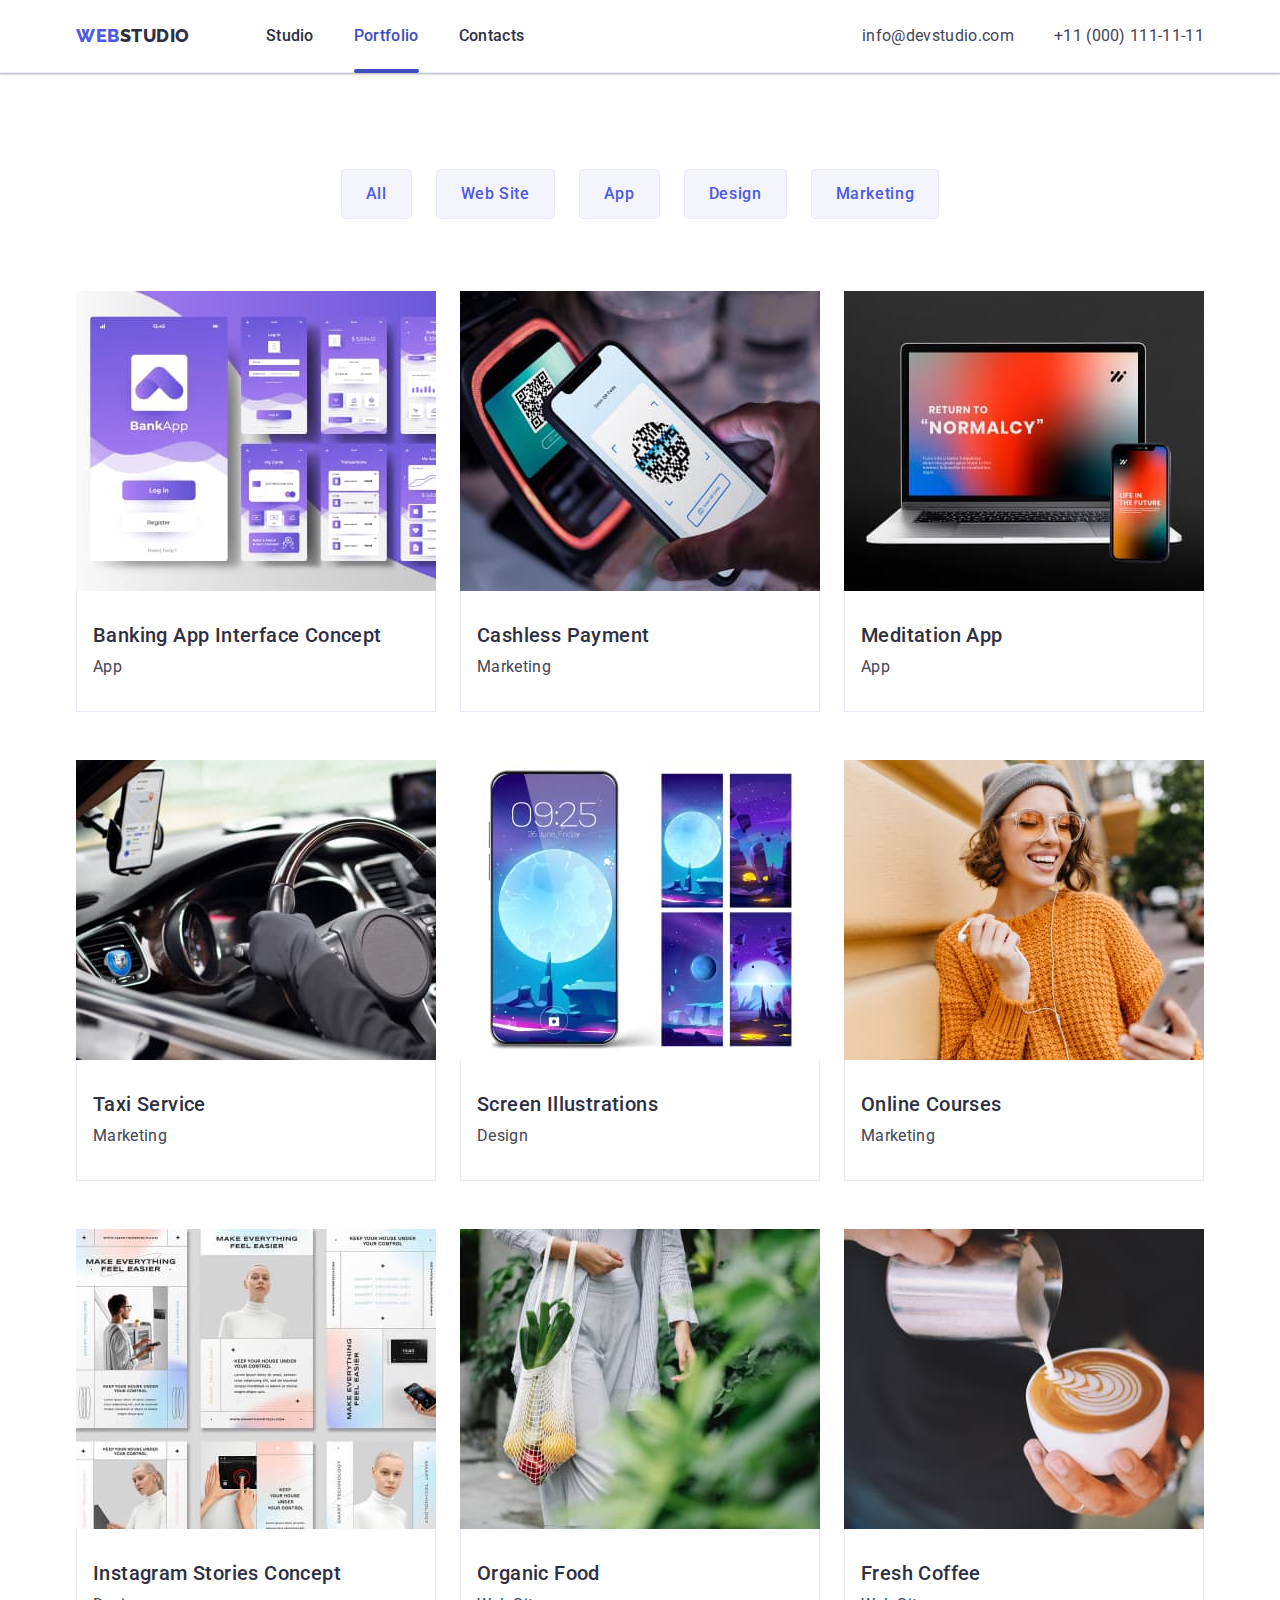
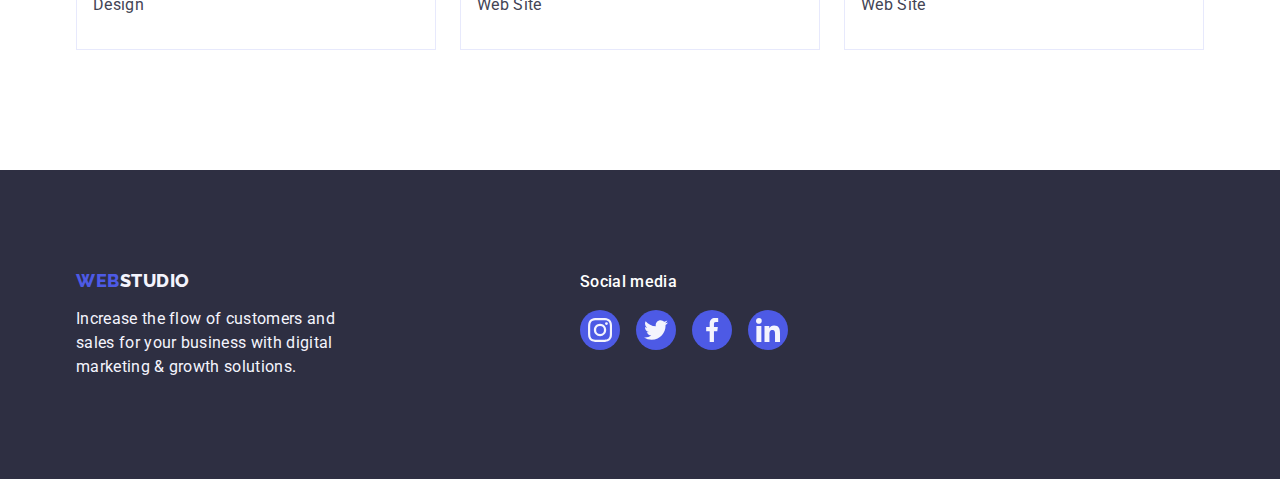
==== portfolio.html @ 65962042 "Initial commit" ====
<!DOCTYPE html>
<html lang="en">
<head>
    <meta charset="UTF-8">
    <meta http-equiv="X-UA-Compatible" content="IE=edge">
    <meta name="viewport" content="width=device-width, initial-scale=1.0">
    <title>Portfolio</title>
    <link rel="preconnect" href="https://fonts.googleapis.com">
    <link rel="preconnect" href="https://fonts.gstatic.com" crossorigin>
    <link href="https://fonts.googleapis.com/css2?family=Raleway:wght@800&family=Roboto:wght@400;500;700;900&display=swap" rel="stylesheet">
    <link rel="stylesheet" href="https://cdn.jsdelivr.net/npm/modern-normalize@1.1.0/modern-normalize.min.css">
    <link rel="stylesheet" href="./css/reset.css">
    <link rel="stylesheet" href="./css/style.css">
</head>
<body>
   <header class="header">
        <div class="container h-contein">
            <nav class="nav">
                <a class="logo link linkk" href="./index.html">Web<span class="logo-studio link linkk">Studio</span></a>
                <ul class="nav-li">
                    <li class="item"><a class="header-nav link" href="./index.html" target="_self">Studio</a></li>
                    <li class="item"><a class="header-nav link active" href="./portfolio.html" target="_self">Portfolio</a></li>
                    <li class="item"><a class="header-nav link" href="">Contacts</a></li>
                </ul>
            </nav>
            <address class="header-contact">
                <ul class="addr">
                    <li><a class="contact link" href="mailto:info@devstudio.com">info@devstudio.com</a></li>
                    <li><a class="contact link" href="tel:+110001111111">+11 (000) 111-11-11</a></li>
                </ul>
            </address>
        </div>
   </header>
    <main>
        <section class="portfolio-sec">
            <div class="container">
                <h1 class="visually-hidden">Category portfolio</h1>
                <!--Filter category-->
                <ul class="list filt-ul">
                    <li><button type="button" class="filt-btn btn-active">All</button></li>
                    <li><button type="button" class="filt-btn btn-active">Web Site</button></li>
                    <li><button type="button" class="filt-btn btn-active">App</button></li>
                    <li><button type="button" class="filt-btn btn-active">Design</button></li>
                    <li><button type="button" class="filt-btn btn-active">Marketing</button></li>
                </ul>
                <!--Categories-->
                <ul class="categories list">
                    <li class="categ-li">
                        <a class="category-link link" href="">
                            <div class="secretive">
                                <img src="./images/bankapp.jpg" alt="Banking app interface" width="360" height="300">
                                <p class="secretive-text">14 Stylish and User-Friendly App Design Concepts · Task Manager App · Calorie Tracker App · Exotic Fruit Ecommerce App · Cloud Storage App
                                </p>
                            </div>
                            <div class="container-categ">
                                <h2 class="h-categ">Banking App Interface Concept</h2>
                                <p class="category">App</p>
                            </div>
                        </a>
                    </li>
                    <li class="categ-li">
                        <a class="category-link link" href="">
                            <div class="secretive">
                                <img src="./images/cashpay.jpg" alt="Payment by phone" width="360" height="300">
                                <p class="secretive-text">14 Stylish and User-Friendly App Design Concepts · Task Manager App · Calorie Tracker App · Exotic Fruit Ecommerce App · Cloud Storage App
                                </p>
                            </div>
                            <div class="container-categ">
                                <h2 class="h-categ">Cashless Payment</h2>
                                <p class="category">Marketing</p>
                            </div>
                        </a>
                    </li>
                    <li class="categ-li">
                        <a class="category-link link" href="">
                            <div class="secretive">
                                <img src="./images/maditapp.jpg" alt="Laptop and phone with Meditation App" width="360" height="300">
                                <p class="secretive-text">14 Stylish and User-Friendly App Design Concepts · Task Manager App · Calorie Tracker App · Exotic Fruit Ecommerce App · Cloud Storage App
                                </p>
                            </div>
                            <div class="container-categ">
                                <h2 class="h-categ">Meditation App</h2>
                                <p class="category">App</p>
                            </div>
                        </a>
                    </li>
                    <li class="categ-li">
                        <a class="category-link link" href="">
                            <div class="secretive">
                                <img src="./images/taxiserv.jpg" alt="Driver in the car" width="360" height="300">
                                <p class="secretive-text">14 Stylish and User-Friendly App Design Concepts · Task Manager App · Calorie Tracker App · Exotic Fruit Ecommerce App · Cloud Storage App
                                </p>
                            </div>
                            <div class="container-categ">
                                <h2 class="h-categ">Taxi Service</h2>
                                <p class="category">Marketing</p>
                            </div>
                        </a>
                    </li>
                    <li class="categ-li">
                        <a class="category-link link" href="">
                            <div class="secretive">
                                <img src="./images/screenillust.jpg" alt=" Phone with screen illustrations" width="360" height="300">
                                <p class="secretive-text">14 Stylish and User-Friendly App Design Concepts · Task Manager App · Calorie Tracker App · Exotic Fruit Ecommerce App · Cloud Storage App
                                </p>
                            </div>
                            <div class="container-categ">
                                <h2 class="h-categ">Screen Illustrations</h2>
                                <p class="category">Design</p>
                            </div>
                        </a>
                    </li>
                    <li class="categ-li">
                        <a class="category-link link" href="">
                            <div class="secretive">
                                <img src="./images/onlainecors.jpg" alt="Happy girl with phone" width="360" height="300">
                                <p class="secretive-text">14 Stylish and User-Friendly App Design Concepts · Task Manager App · Calorie Tracker App · Exotic Fruit Ecommerce App · Cloud Storage App
                                </p>
                            </div>
                            <div class="container-categ">
                                <h2 class="h-categ">Online Courses</h2>
                                <p class="category">Marketing</p>
                            </div>
                        </a>
                    </li>
                    <li class="categ-li">
                        <a class="category-link link" href="">
                            <div class="secretive">
                                <img src="./images/instagstories.jpg" alt="Screens instagram srories" width="360" height="300">
                                <p class="secretive-text">14 Stylish and User-Friendly App Design Concepts · Task Manager App · Calorie Tracker App · Exotic Fruit Ecommerce App · Cloud Storage App
                                </p>
                            </div>
                            <div class="container-categ">
                                <h2 class="h-categ">Instagram Stories Concept</h2>
                                <p class="category">Design</p>
                            </div>
                        </a>
                    </li>
                    <li class="categ-li">
                        <a class="category-link link" href="">
                            <div class="secretive">
                                <img src="./images/organfood.jpg" alt="Bag with organic food" width="360" height="300">
                                <p class="secretive-text">14 Stylish and User-Friendly App Design Concepts · Task Manager App · Calorie Tracker App · Exotic Fruit Ecommerce App · Cloud Storage App
                                </p>
                            </div>
                            <div class="container-categ">
                                <h2 class="h-categ">Organic Food</h2>
                                <p class="category">Web Site</p>
                            </div>
                        </a>
                    </li>
                    <li class="categ-li">
                        <a class="category-link link" href="">
                            <div class="secretive">
                                <img src="./images/coffee.jpg" alt="Cup of coffee" width="360" height="300">
                                <p class="secretive-text">14 Stylish and User-Friendly App Design Concepts · Task Manager App · Calorie Tracker App · Exotic Fruit Ecommerce App · Cloud Storage App
                                </p>                            
                            </div>
                            <div class="container-categ">
                                <h2 class="h-categ">Fresh Coffee</h2>
                                <p class="category">Web Site</p>
                            </div>
                        </a>
                    </li>
                </ul>
            </div>
        </section>
    </main>
    <footer class="footer">
        <div class="container">
            <div class="conteiner-footl">
                <a href="./index.html" class="link linkk logof">Web<span class="logo-studio-foot link linkk">Studio</span></a>
                <p class="text-footer">Increase the flow of customers and sales for your business with digital marketing & growth solutions.</p>
            </div>
            <div class="socials-media">
                <p class="media-footer">Social media</p>
                <ul class="socials-footer nav-li">
                    <li class="socials-item">
                        <a class="socials-link-footer" href="https://www.instagram.com/" 
                            target="_blank" rel="noopener noreferrer" aria-label="Instagram icon" >
                            <svg class="socials-icon" width="24" height="24">
                                <use href="./images/icons.svg#icon-instagram"></use>
                            </svg>
                        </a>
                    </li>
                    <li class="socials-item">
                        <a class="socials-link-footer" href="https://twitter.com/" 
                            target="_blank" rel="noopener noreferrer" aria-label="Twitter icon" >
                            <svg class="socials-icon" width="24" height="24">
                                <use href="./images/icons.svg#icon-twitter"></use>
                            </svg>
                        </a>
                    </li>
                    <li class="socials-item">
                        <a class="socials-link-footer" href="https://www.facebook.com/" 
                            target="_blank" rel="noopener noreferrer" aria-label="Facebook icon" >
                            <svg class="socials-icon" width="24" height="24">
                                <use href="./images/icons.svg#icon-facebook"></use>
                            </svg>
                        </a>
                    </li>
                    <li class="socials-item">
                        <a class="socials-link-footer" href="https://www.linkedin.com/" 
                            target="_blank" rel="noopener noreferrer" aria-label="Linkedin icon">
                            <svg class="socials-icon" width="24" height="24">
                                <use href="./images/icons.svg#icon-linkedin"></use>
                            </svg>
                        </a>
                    </li>
                </ul>
            </div>
        </div>
   </footer>
</body>
</html>
---- css/style.css ----
/* color p #434455 */
/* color h1 #FFFFFF */
/* color h2/h3 #2E2F42; */
/* color p and studio in footer #F4F4FD */
/* color "web" and (btn in the hero) #4D5AE5; */
/* background color filter btn, order in the hover #404BBF; */
/* filter btn background: #F4F4FD; */
/* filter btn-text color: #4D5AE5; */
/* frame-color: #E7E9FC; */
/* background hover-media-footer: #31D0AA; */
/* customers-icon: #8E8F99; */
:root {
  --color-text-fil-btn: #4d5ae5;
  --hover: #404bbf;
  --bg-fil-btn: #f4f4fd;
  --main-color: #434455;
  --primery-font: Roboto, sans-serif;
  --logo-font: Raleway, sans-serif;
  --color-filt-accent: #ffffff;
  --color-h2-h3-texheader: #2e2f42;
  --frame-color: #E7E9FC;
  --media-bg-foot-hover: #31D0AA;
  --customers-icon: #8E8F99;
  --transition: 250ms cubic-bezier(0.4, 0, 0.2, 1);
  --bg-modal: #FCFCFC;
}

body {
  color: var(--main-color);
  font-family: Roboto, sans-serif;
  font-weight: 400;
  font-size: 16px;
  line-height: 1.5;
  letter-spacing: 0.02em;
  background-color: var(--color-filt-accent);
}

/*reset*/

h1,
h2,
h3,
p,
ul {
  margin: 0;
  padding: 0;
  /*outline: 1px solid red;*/
}
img {
  display: block;
}
.container {
  max-width: 1158px;
  margin-inline: auto;
  padding-inline: 15px;
}
.h-contein {
  align-items: center;
}
.visually-hidden {
  position: absolute;
  width: 1px;
  height: 1px;
  margin: -1px;
  border: 0;
  padding: 0;
  white-space: nowrap;
  clip-path: inset(100%);
  clip: rect(0 0 0 0);
  overflow: hidden;
}

/**
  |============================
  | Header
  |============================
*/
.nav-li {
  list-style: none;
  display: flex;
}
.header-contact {
  font-style: normal;
}
.header {
  border-bottom: 1px solid var(--frame-color);
  box-shadow: 0px 2px 1px rgba(46, 47, 66, 0.08),
              0px 1px 1px rgba(46, 47, 66, 0.16), 
              0px 1px 6px rgba(46, 47, 66, 0.08);
}
.logo-studio {
  color: var(--color-h2-h3-texheader);
}

.active {
  position: relative;
}
.header-nav.active {
  color: var(--hover);
}
.active::after {
  content: '';
  position: absolute;
  bottom: -1px;
  right: 0;
  width: 100%;
  height: 4px;
  background-color: var(--hover);
  border-radius: 2px;
  display: block;
}
    
.header-nav {
  color: var(--color-h2-h3-texheader);
  font-weight: 500;
  font-size: 16px;
  line-height: 1.5;
  letter-spacing: 0.02em;
  text-decoration: none;
  padding: 24px 0;
  display: flex;
  transition: color var(--transition);
}
.header-nav:hover,
.header-nav:focus {
  color: var(--hover);
}
.contact {
  color: var(--main-color);
  font-size: 16px;
  line-height: 1.5;
  letter-spacing: 0.02em;
  text-decoration: none;
  font-style: normal;
  padding: 24px 0;
  display:flex;
  transition: color var(--transition);
}
.contact:hover,
.contact:focus {
  color: var(--hover);
}
.addr {
  list-style: none;
  gap: 40px;
  display: flex;
}
.item:not(:last-child) {
  margin-right: 40px;
}

.header .container {
  display: flex;
  justify-content: space-between;
}
.nav {
  display: flex;
  align-items: center;
  
}

/**
  |============================
  | Main
  |============================
*/

/*webstudio index*/

.list {
  list-style: none;
  display: flex;
  gap: 24px;
}

.title-bg {
  background-color: var(--color-h2-h3-texheader);
  padding: 188px 0;
  background-image: linear-gradient(rgba(46, 47, 66, 0.7), rgba(46, 47, 66, 0.7)), url(../images/people-office.jpg);
  background-repeat: no-repeat;
  background-size: cover;
  background-position: center;
  max-width: 1440px;
  margin-inline: auto;
}
.title {
  color: var(--color-filt-accent);
  font-size: 56px;
  line-height: 1.07;
  text-align: center;
  letter-spacing: 0.02em;
  max-width: 496px;
  margin-inline: auto;
  margin-bottom: 48px;
}
.order-btn {
  background-color: var(--color-text-fil-btn);
  color: var(--color-filt-accent);
  font-family: Roboto, sans-serif;
  font-weight: 500;
  font-size: 16px;
  line-height: 1.5;
  letter-spacing: 0.04em;
  cursor: pointer;

  padding: 16px 32px;
  min-width: 169px;
  box-shadow: 0px 4px 4px rgba(0, 0, 0, 0.15);
  border-radius: 4px;
  border: none;
  margin: auto;
  display: block;

  transition: background-color var(--transition), box-shadow var(--transition);
}
.li-benef {
  flex-basis: calc((100% - 24px * 3) / 4);
}
.sec-doing {
  padding-bottom: 120px;
}
.h-doing,
.h-team {
  color: var(--color-h2-h3-texheader);
  font-size: 36px;
  line-height: 1.1;
  text-align: center;
  letter-spacing: 0.02em;
  text-transform: capitalize;
  margin-bottom: 72px;
}
.team {
  background-color: var(--bg-fil-btn);
  padding: 120px 0;
}

.list-team {
  background-color: var(--color-filt-accent);
  box-shadow: 0px 1px 6px rgba(46, 47, 66, 0.08), 0px 1px 1px rgba(46, 47, 66, 0.16), 0px 2px 1px rgba(46, 47, 66, 0.08);
  border-radius: 0px 0px 4px 4px; 
}
.text-team {
  font-size: 16px;
  margin-bottom: 8px;
}
.sec-benef {
  padding: 120px 0;
}
.conteiner-team {
  padding: 32px 16px;
  text-align: center;
  padding: 32px 0;
    
}
/*Benefits icons*/
.benef-conteiner-icon {
  display: flex;
  justify-content: center;
  align-items: center;
  height: 112px;
  margin-bottom: 8px;
  background-color: var(--bg-fil-btn);
  border-radius: 4px;
}

/*Socials icons*/
.socials {
  justify-content: center;
  gap: 24px;
}
.socials-icon {
  fill: var(--bg-fil-btn);
}
.socials-link, 
.socials-link-footer {
  display: flex;
  justify-content: center;
  align-items: center;
  width: 40px;
  height: 40px;
  background-color: var(--color-text-fil-btn);
  border-radius: 50%;
  transition: background-color var(--transition);
}
.socials-link:hover, 
.socials-link:focus {
  background-color: var(--hover);
}
/*Customers*/
.customers-sec {
  padding: 120px 0;
}
.customers-li {
  height: 88px;
  flex-grow: 1;
}
.customers-link {
  width: 168px;
  height: 88px;
  display: flex;
  justify-content: center;
  align-items: center;
  color: var(--customers-icon);
  border: 1px solid var(--customers-icon);
  border-radius: 4px;

  transition: color var(--transition), border-color var(--transition);
}
.customers-icon {
  fill: currentColor;
}
.customers-link:hover, 
.customers-link:focus {
  border-color: var(--hover);
  color: var(--hover);
  
}


/*Portfolio*/
.portfolio-sec {
  padding: 96px 0 120px;
}
.filt-ul {
  margin-bottom: 72px;
  display: flex;
  justify-content: center;
  gap: 24px;
}
.btn-active:hover,
.btn-active:focus {
  color: var(--color-filt-accent);
  background-color: var(--hover);
  border-color: transparent;
  box-shadow: 0px 3px 1px rgba(0, 0, 0, 0.1), 0px 2px 1px rgba(0, 0, 0, 0.08), 0px 2px 2px rgba(0, 0, 0, 0.12);
  border-radius: 4px;
}
.filt-btn {
  color: var(--color-text-fil-btn);
  background: var(--bg-fil-btn);

  font-family: "Roboto", sans-serif;
  font-weight: 500;
  font-size: 16px;
  line-height: 1.5;
  letter-spacing: 0.04em;

  display: flex;
  align-items: center;
  text-align: center;
  cursor: pointer;
  padding: 12px 24px;
  border: 1px solid var(--frame-color);
  border-radius: 4px;

  transition: color var(--transition), background-color var(--transition), box-shadow var(--transition), border var(--transition);
}
/*-------------------*/
.categories {
  display: flex;
  flex-wrap: wrap;
  gap: 48px 24px;
}
.category-link:hover,
.category-link:focus {
  box-shadow: 0px 1px 6px rgba(46, 47, 66, 0.08), 0px 1px 1px rgba(46, 47, 66, 0.16), 0px 2px 1px rgba(46, 47, 66, 0.08);
}
.category-link {
  text-decoration: none;
  display: block;
  transition: box-shadow var(--transition)
}
.h-categ {
  color: var(--color-h2-h3-texheader);
  font-weight: 500;
  font-size: 20px;
  line-height: 1.2;
  letter-spacing: 0.02em;
  margin-bottom: 8px;
}
.category {
  color: var(--main-color);
}
.link {
  text-decoration: none;
}
.container-categ {
  padding: 32px 16px;
  border: 1px solid var(--frame-color);
  border-top: none; 
}
.secretive {
  position: relative;
  overflow: hidden;
}
.secretive-text {
  position: absolute;
  top: 0;
  left: 0;
  width: 100%;
  height: 100%;
  padding: 40px 32px;
  color: var(--bg-fil-btn);
  background-color: var(--color-text-fil-btn);
  transform: translateY(100%);
  transition: transform var(--transition);
}
.category-link:hover .secretive-text,
.category-link:focus .secretive-text {
  transform: translateY(0);
}
/**
  |============================
  | Footer
  |============================
*/
.footer > .container {
  display: flex;
  align-items: baseline;
  gap: 120px;
}
.footer {
  background-color: var(--color-h2-h3-texheader);
  padding: 100px 0;
}
.logo {
  color: var(--color-text-fil-btn);
  flex-direction: row;
  align-items: center;
  display: flex;
  margin-right: 76px;
}
.logof {
  display: inline-block;
  margin-bottom: 16px;
  color: var(--color-text-fil-btn);
  flex-direction: row;
  align-items: center;
}
.logo-studio-foot {
  color: var(--bg-fil-btn);
}
.linkk {
  font-family: Raleway, sans-serif;
  font-weight: 800;
  font-size: 18px;
  line-height: 1.17;
  letter-spacing: 0.03em;
  text-transform: uppercase;
  text-decoration: none;
}

.text-footer {
  color: var(--bg-fil-btn);
  font-size: 16px;
  line-height: 1.5;
  letter-spacing: 0.02em;

  max-width: 264px;
}
.conteiner-footl{
  margin-right: 120px;
}
.media-footer {
  font-weight: 500;
  color: var(--color-filt-accent);
  margin-bottom: 16px;
}
/*Socials icons footer*/
.socials-footer {
  justify-content: center;
  gap: 16px;
}
.socials-link-footer:hover, 
.socials-link-footer:focus {
  background-color: var(--media-bg-foot-hover);
}

/**
  |============================
  | Modal window
  |============================
*/
.backdrop {
  opacity: 1;
  position: fixed;
  top: 0;
  left: 0;
  width: 100%;
  height: 100%;
  background-color: rgba(46, 47, 66, 0.4);
  transition: var(--transition) opacity, var(--transition) visibility;
  }

.modal-order {
  position: absolute;
  top: 50%;
  left: 50%;
  transform: translate(-50%, -50%);
  width: 408px;
  min-height: 584px;
  padding: 24px;
  background-color: var(--bg-modal);
  box-shadow: 0px 1px 1px rgba(0, 0, 0, 0.14), 0px 1px 3px rgba(0, 0, 0, 0.12), 0px 2px 1px rgba(0, 0, 0, 0.2);
  border-radius: 4px;
}

.close-btn {
  display: flex;
  margin-left: auto;
  width: 24px;
  height: 24px;
  color: var(--color-h2-h3-texheader);
  background: var(--frame-color);
  border: 1px solid rgba(0, 0, 0, 0.1);
  border-radius: 50%;
  transition: var(--transition) color, var(--transition) background-color;
}
.close-btn:hover,
.close-btn:focus {
  background-color: var(--hover);
  color: var(--color-filt-accent);
}
.close-icon {
  fill: currentColor;
  margin: auto;
}

.is-hidden {
  opacity: 0;
  visibility: hidden;
  pointer-events: none;
}

/* .modal-open {
	animation: open-modal 1s cubic-bezier(0.250, 0.460, 0.450, 0.940);
}

@keyframes open-modal {
  0% {
    transform: scale(0);
    opacity: 0;
  }
  100% {
    transform: scale(1);
    opacity: 1;
  }
}
/* @keyframes close-modal {
  0% {
    transform: scale(1);
    opacity: 1;
  }
  100% {
    transform: scale(0);
    opacity: 0;
  }
} */
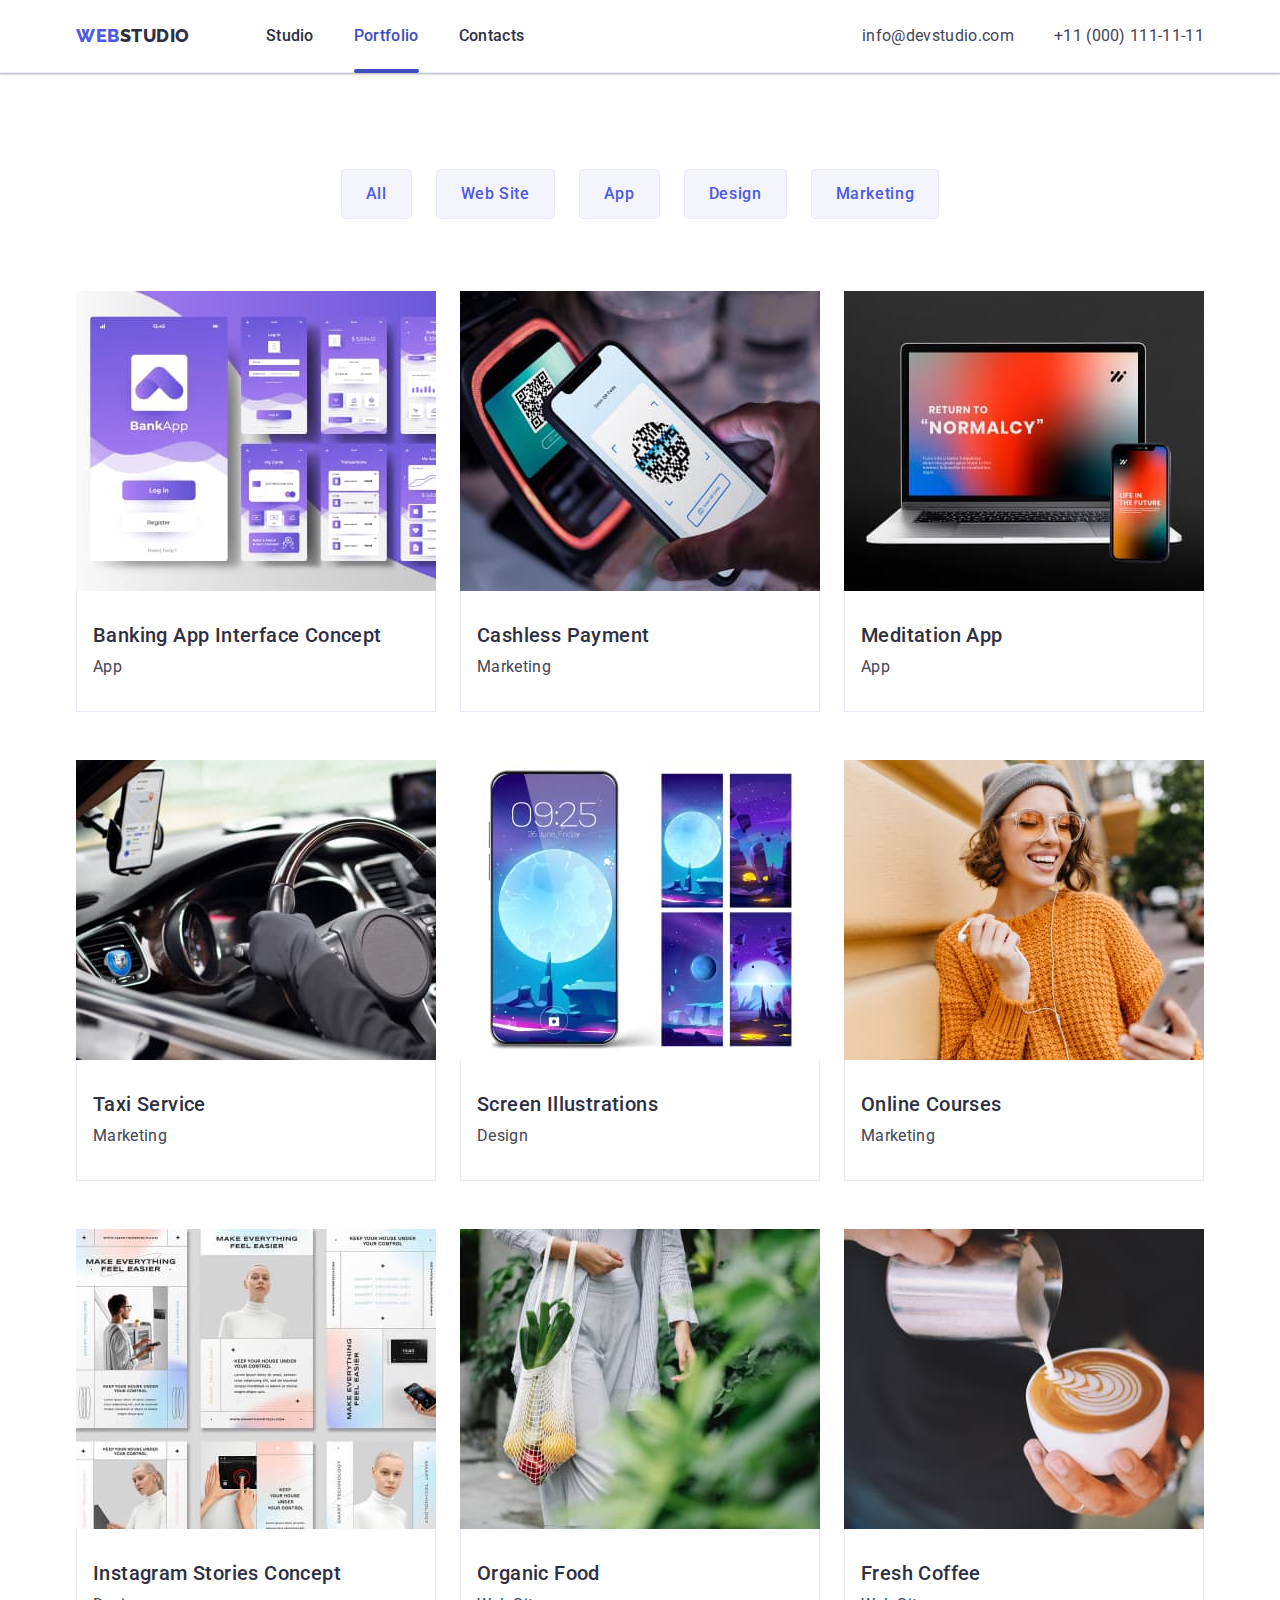
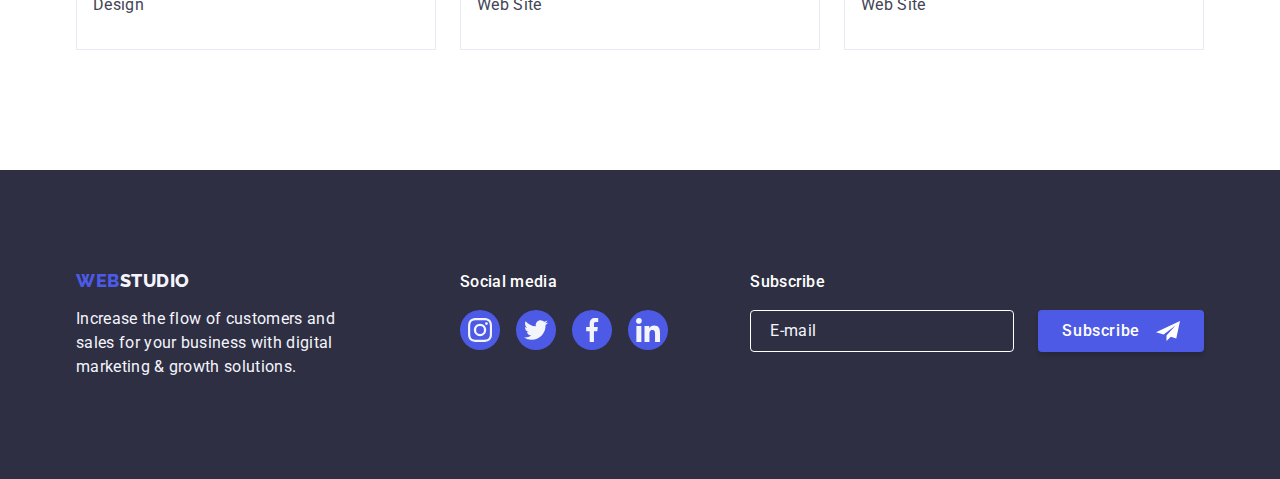
==== commit e4edfb67: "feat: add forms" ====
--- a/portfolio.html
+++ b/portfolio.html
@@ -209,6 +209,18 @@
                     </li>
                 </ul>
             </div>
+            <div class="subscribe">
+                <p class="scription">Subscribe</p>
+                <form class="subscribe-form" name="subscribe">
+                    <input class="subscribe-input" type="email" name="email" id="email" placeholder=" " required>
+                    <label class="email-label" for="email">E-mail</label>
+                    <button class="subscribe-btn" type="submit">Subscribe
+                        <svg class="subscribe-icon" width="24" height="24">
+                            <use href="./images/icons.svg#paper-airplane"></use>
+                        </svg>
+                    </button>
+                </form>
+            </div>
         </div>
    </footer>
 </body>
--- a/css/style.css
+++ b/css/style.css
@@ -18,11 +18,12 @@
   --logo-font: Raleway, sans-serif;
   --color-filt-accent: #ffffff;
   --color-h2-h3-texheader: #2e2f42;
-  --frame-color: #E7E9FC;
-  --media-bg-foot-hover: #31D0AA;
-  --customers-icon: #8E8F99;
+  --frame-color: #e7e9fc;
+  --media-bg-foot-hover: #31d0aa;
+  --customers-icon: #8e8f99;
   --transition: 250ms cubic-bezier(0.4, 0, 0.2, 1);
-  --bg-modal: #FCFCFC;
+  --bg-modal: #fcfcfc;
+  --modal-form-input-border: rgba(46, 47, 66, 0.4);
 }
 
 body {
@@ -85,8 +86,7 @@
 .header {
   border-bottom: 1px solid var(--frame-color);
   box-shadow: 0px 2px 1px rgba(46, 47, 66, 0.08),
-              0px 1px 1px rgba(46, 47, 66, 0.16), 
-              0px 1px 6px rgba(46, 47, 66, 0.08);
+    0px 1px 1px rgba(46, 47, 66, 0.16), 0px 1px 6px rgba(46, 47, 66, 0.08);
 }
 .logo-studio {
   color: var(--color-h2-h3-texheader);
@@ -99,7 +99,7 @@
   color: var(--hover);
 }
 .active::after {
-  content: '';
+  content: "";
   position: absolute;
   bottom: -1px;
   right: 0;
@@ -109,7 +109,7 @@
   border-radius: 2px;
   display: block;
 }
-    
+
 .header-nav {
   color: var(--color-h2-h3-texheader);
   font-weight: 500;
@@ -133,7 +133,7 @@
   text-decoration: none;
   font-style: normal;
   padding: 24px 0;
-  display:flex;
+  display: flex;
   transition: color var(--transition);
 }
 .contact:hover,
@@ -156,7 +156,6 @@
 .nav {
   display: flex;
   align-items: center;
-  
 }
 
 /**
@@ -176,7 +175,11 @@
 .title-bg {
   background-color: var(--color-h2-h3-texheader);
   padding: 188px 0;
-  background-image: linear-gradient(rgba(46, 47, 66, 0.7), rgba(46, 47, 66, 0.7)), url(../images/people-office.jpg);
+  background-image: linear-gradient(
+      rgba(46, 47, 66, 0.7),
+      rgba(46, 47, 66, 0.7)
+    ),
+    url(../images/people-office.jpg);
   background-repeat: no-repeat;
   background-size: cover;
   background-position: center;
@@ -236,8 +239,9 @@
 
 .list-team {
   background-color: var(--color-filt-accent);
-  box-shadow: 0px 1px 6px rgba(46, 47, 66, 0.08), 0px 1px 1px rgba(46, 47, 66, 0.16), 0px 2px 1px rgba(46, 47, 66, 0.08);
-  border-radius: 0px 0px 4px 4px; 
+  box-shadow: 0px 1px 6px rgba(46, 47, 66, 0.08),
+    0px 1px 1px rgba(46, 47, 66, 0.16), 0px 2px 1px rgba(46, 47, 66, 0.08);
+  border-radius: 0px 0px 4px 4px;
 }
 .text-team {
   font-size: 16px;
@@ -250,7 +254,6 @@
   padding: 32px 16px;
   text-align: center;
   padding: 32px 0;
-    
 }
 /*Benefits icons*/
 .benef-conteiner-icon {
@@ -271,7 +274,7 @@
 .socials-icon {
   fill: var(--bg-fil-btn);
 }
-.socials-link, 
+.socials-link,
 .socials-link-footer {
   display: flex;
   justify-content: center;
@@ -282,7 +285,7 @@
   border-radius: 50%;
   transition: background-color var(--transition);
 }
-.socials-link:hover, 
+.socials-link:hover,
 .socials-link:focus {
   background-color: var(--hover);
 }
@@ -309,13 +312,11 @@
 .customers-icon {
   fill: currentColor;
 }
-.customers-link:hover, 
+.customers-link:hover,
 .customers-link:focus {
   border-color: var(--hover);
   color: var(--hover);
-  
-}
-
+}
 
 /*Portfolio*/
 .portfolio-sec {
@@ -332,7 +333,8 @@
   color: var(--color-filt-accent);
   background-color: var(--hover);
   border-color: transparent;
-  box-shadow: 0px 3px 1px rgba(0, 0, 0, 0.1), 0px 2px 1px rgba(0, 0, 0, 0.08), 0px 2px 2px rgba(0, 0, 0, 0.12);
+  box-shadow: 0px 3px 1px rgba(0, 0, 0, 0.1), 0px 2px 1px rgba(0, 0, 0, 0.08),
+    0px 2px 2px rgba(0, 0, 0, 0.12);
   border-radius: 4px;
 }
 .filt-btn {
@@ -353,7 +355,8 @@
   border: 1px solid var(--frame-color);
   border-radius: 4px;
 
-  transition: color var(--transition), background-color var(--transition), box-shadow var(--transition), border var(--transition);
+  transition: color var(--transition), background-color var(--transition),
+    box-shadow var(--transition), border var(--transition);
 }
 /*-------------------*/
 .categories {
@@ -363,12 +366,13 @@
 }
 .category-link:hover,
 .category-link:focus {
-  box-shadow: 0px 1px 6px rgba(46, 47, 66, 0.08), 0px 1px 1px rgba(46, 47, 66, 0.16), 0px 2px 1px rgba(46, 47, 66, 0.08);
+  box-shadow: 0px 1px 6px rgba(46, 47, 66, 0.08),
+    0px 1px 1px rgba(46, 47, 66, 0.16), 0px 2px 1px rgba(46, 47, 66, 0.08);
 }
 .category-link {
   text-decoration: none;
   display: block;
-  transition: box-shadow var(--transition)
+  transition: box-shadow var(--transition);
 }
 .h-categ {
   color: var(--color-h2-h3-texheader);
@@ -387,7 +391,7 @@
 .container-categ {
   padding: 32px 16px;
   border: 1px solid var(--frame-color);
-  border-top: none; 
+  border-top: none;
 }
 .secretive {
   position: relative;
@@ -417,7 +421,7 @@
 .footer > .container {
   display: flex;
   align-items: baseline;
-  gap: 120px;
+  /* gap: 120px; */
 }
 .footer {
   background-color: var(--color-h2-h3-texheader);
@@ -458,7 +462,7 @@
 
   max-width: 264px;
 }
-.conteiner-footl{
+.conteiner-footl {
   margin-right: 120px;
 }
 .media-footer {
@@ -471,9 +475,81 @@
   justify-content: center;
   gap: 16px;
 }
-.socials-link-footer:hover, 
+.socials-link-footer:hover,
 .socials-link-footer:focus {
   background-color: var(--media-bg-foot-hover);
+}
+/* Subscribe */
+.subscribe {
+  margin-left: auto;
+}
+.scription {
+  color: var(--color-filt-accent);
+  margin-bottom: 16px;
+  font-weight: 500;
+}
+.subscribe-form {
+  position: relative;
+  display: flex;
+  gap: 24px;
+}
+.subscribe-input {
+  width: 264px;
+  padding: 8px 16px;
+  font-size: 12px;
+  line-height: 2;
+  color: var(--bg-fil-btn);
+  background-color: transparent;
+  border: 1px solid var(--color-filt-accent);
+  border-radius: 4px;
+}
+.subscribe-input:focus-visible {
+  outline: none;
+}
+.email-label {
+  position: absolute;
+  top: 50%;
+  left: 12px;
+  padding-inline: 8px;
+  color: var(--bg-fil-btn);
+  background-color: var(--color-h2-h3-texheader);
+  border-radius: 4px;
+  transform: translateY(-50%);
+  transition: var(--transition) transform;
+  transform-origin: left;
+}
+.subscribe-input:focus + .email-label,
+.subscribe-input:not(:placeholder-shown) + .email-label {
+  transform: translateY(-36px) scale(0.8); 
+}
+
+.subscribe-btn {
+  display: flex;
+  align-items: center;
+  gap: 16px;
+  background-color: var(--color-text-fil-btn);
+  color: var(--color-filt-accent);
+  font-family: Roboto, sans-serif;
+  font-weight: 500;
+  font-size: 16px;
+  line-height: 1.5;
+  letter-spacing: 0.04em;
+  cursor: pointer;
+
+  padding: 8px 24px;
+  min-width: 165px;
+  box-shadow: 0px 4px 4px rgba(0, 0, 0, 0.15);
+  border-radius: 4px;
+  border: none;
+   
+  transition: background-color var(--transition), box-shadow var(--transition);
+}
+.subscribe-btn:hover,
+.subscribe-btn:focus {
+  background-color: var(--hover);
+}
+.subscribe-icon {
+fill: currentColor;
 }
 
 /**
@@ -490,7 +566,7 @@
   height: 100%;
   background-color: rgba(46, 47, 66, 0.4);
   transition: var(--transition) opacity, var(--transition) visibility;
-  }
+}
 
 .modal-order {
   position: absolute;
@@ -501,13 +577,15 @@
   min-height: 584px;
   padding: 24px;
   background-color: var(--bg-modal);
-  box-shadow: 0px 1px 1px rgba(0, 0, 0, 0.14), 0px 1px 3px rgba(0, 0, 0, 0.12), 0px 2px 1px rgba(0, 0, 0, 0.2);
+  box-shadow: 0px 1px 1px rgba(0, 0, 0, 0.14), 0px 1px 3px rgba(0, 0, 0, 0.12),
+    0px 2px 1px rgba(0, 0, 0, 0.2);
   border-radius: 4px;
 }
 
 .close-btn {
   display: flex;
   margin-left: auto;
+  margin-bottom: 24px;
   width: 24px;
   height: 24px;
   color: var(--color-h2-h3-texheader);
@@ -530,6 +608,100 @@
   opacity: 0;
   visibility: hidden;
   pointer-events: none;
+}
+
+.modal-title {
+  display: block;
+  text-align: center;
+  font-weight: 500;
+  color: var(--color-h2-h3-texheader);
+  margin-bottom: 16px;
+}
+.modal-form {
+  font-size: 12px;
+  line-height: 1.17;
+  letter-spacing: 0.04em;
+  color: var(--customers-icon);
+}
+.modal-label {
+  display: block;
+  margin-bottom: 4px;
+}
+.modal-form-box {
+  position: relative;
+  height: 40px;
+  display: grid;
+  margin-bottom: 8px;
+}
+.modal-form-input {
+  border: 1px solid var(--modal-form-input-border);
+  border-radius: 4px;
+  padding: 8px 16px 8px 38px;
+  outline: 1px solid transparent;
+  outline-offset: -1px;
+  transition: var(--transition);
+}
+.modal-form-input:focus {
+  outline-color: var(--color-text-fil-btn);
+}
+.modal-form-icons {
+  position: absolute;
+  top: 50%;
+  left: 16px;
+  transform: translateY(-50%);
+  color: var(--color-h2-h3-texheader);
+  fill: currentColor;
+  transition: var(--transition);
+  pointer-events: none;
+}
+.modal-form-input:focus + .modal-form-icons{
+  fill: var(--color-text-fil-btn);
+} 
+
+.modal-form-message {
+  width: 100%;
+  height: 120px;
+  padding: 8px 16px;
+  margin-bottom: 16px;
+  resize: none;
+  border: 1px solid var(--modal-form-input-border);
+  border-radius: 4px;
+  outline: 1px solid transparent;
+  outline-offset: -1px;
+  transition: var(--transition);
+}
+.modal-form-message:focus {
+  outline-color: var(--color-text-fil-btn);
+}
+.modal-form-agreement {
+  display: flex;
+  margin-bottom: 24px;
+  align-items: center;
+}
+
+.modal-form-checkbox-link {
+  color: var(--color-text-fil-btn);
+}
+.check-box {
+  width: 16px;
+  height: 16px;
+  display: flex;
+  margin-right: 8px;
+  border: 1px solid var(--modal-form-input-border);
+  border-radius: 2px;
+  order: -1;
+  transition: var(--transition) background-color;
+}
+.check-icon {
+  opacity: 0;
+  margin: auto;
+}
+.modal-form-checkbox:checked + .check-box {
+  background-color: var(--hover);
+  border: var(--hover);
+}
+.modal-form-checkbox:checked + .check-box .check-icon {
+  opacity: 1;
 }
 
 /* .modal-open {
@@ -555,4 +727,4 @@
     transform: scale(0);
     opacity: 0;
   }
-} */ 
+} */
